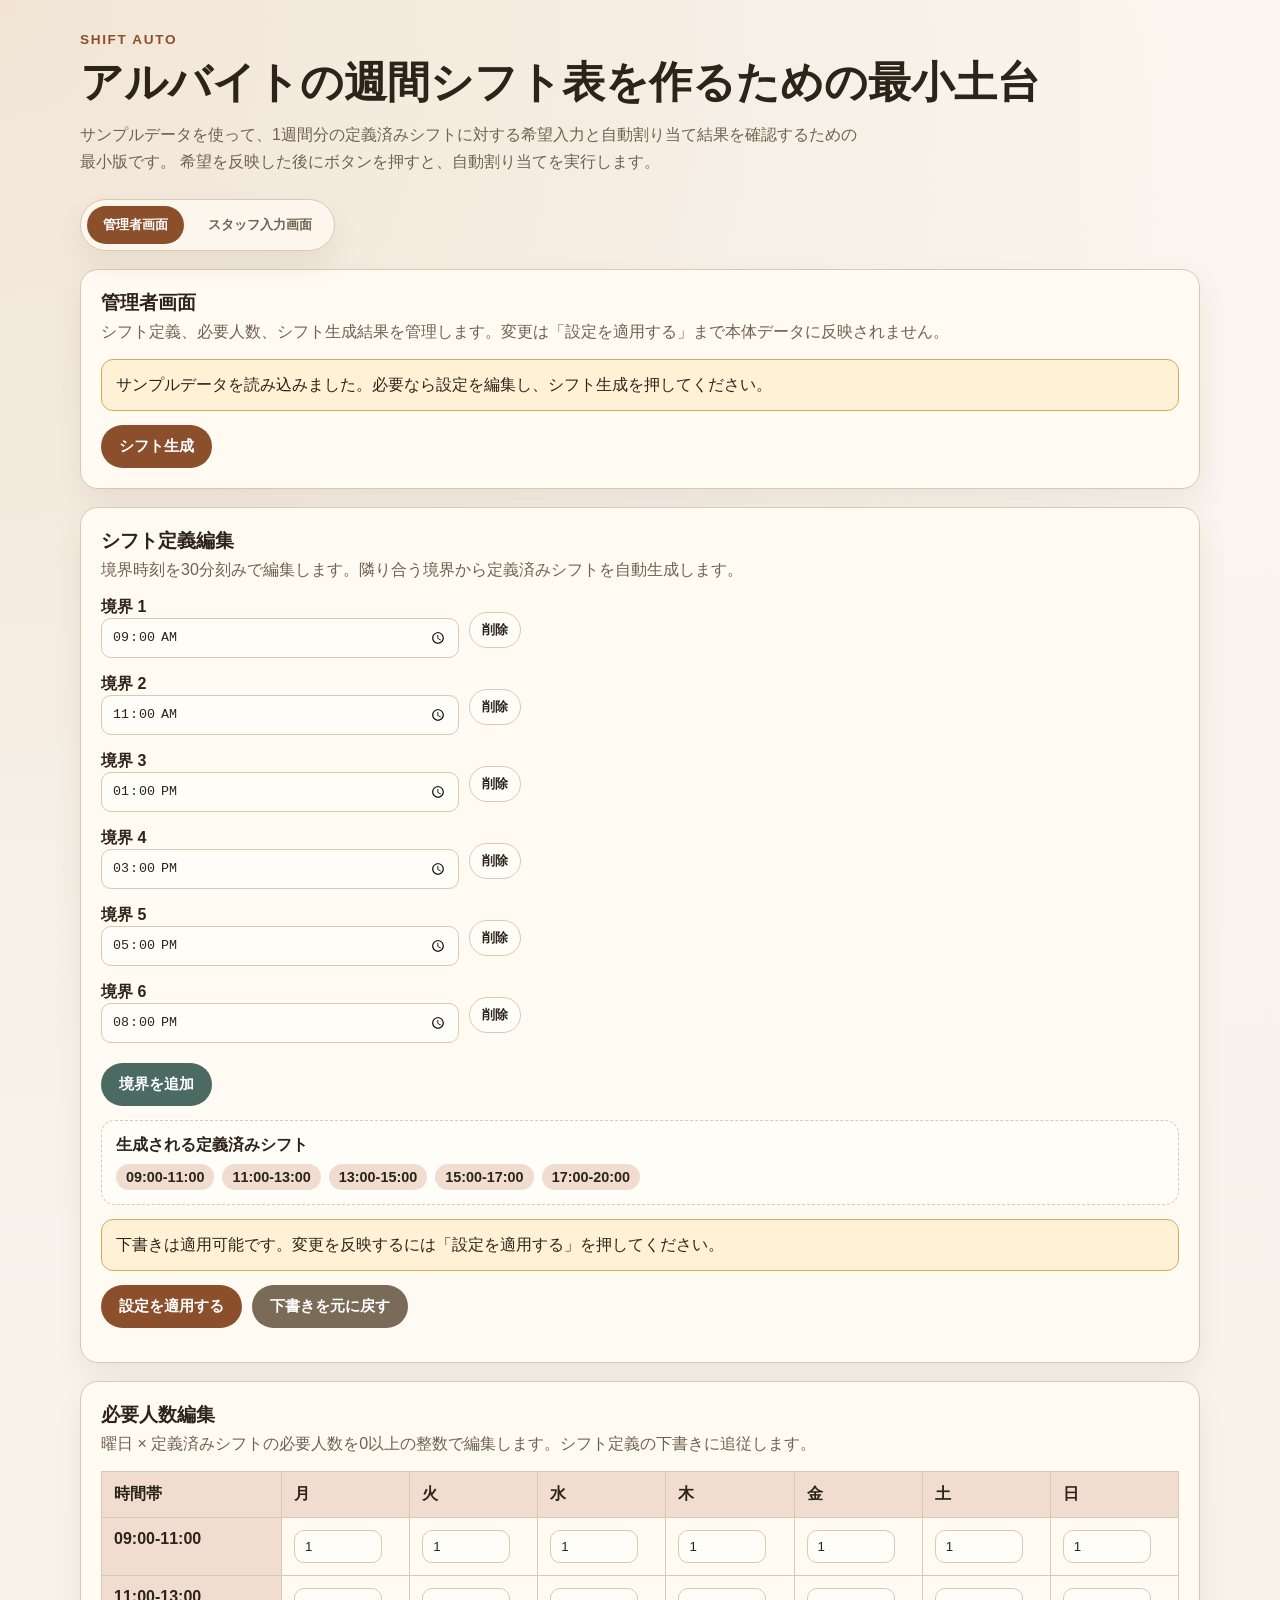
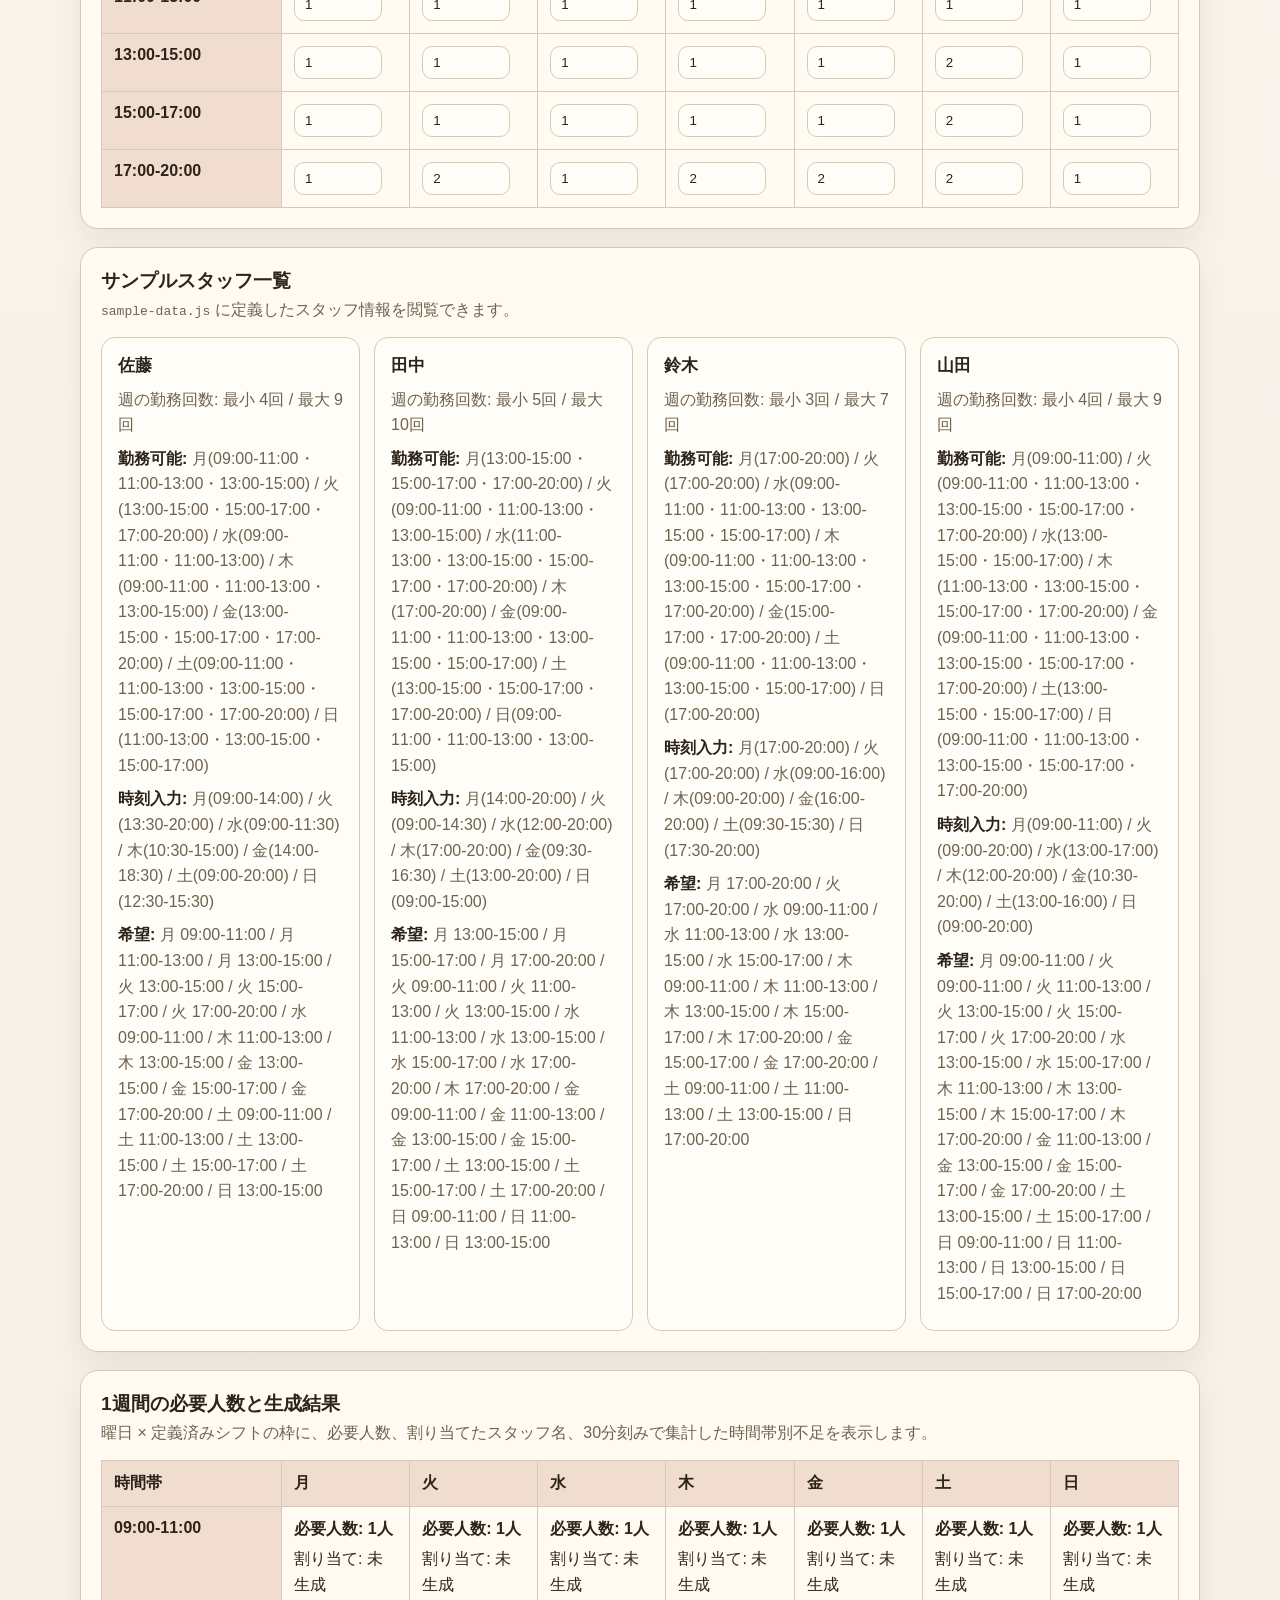
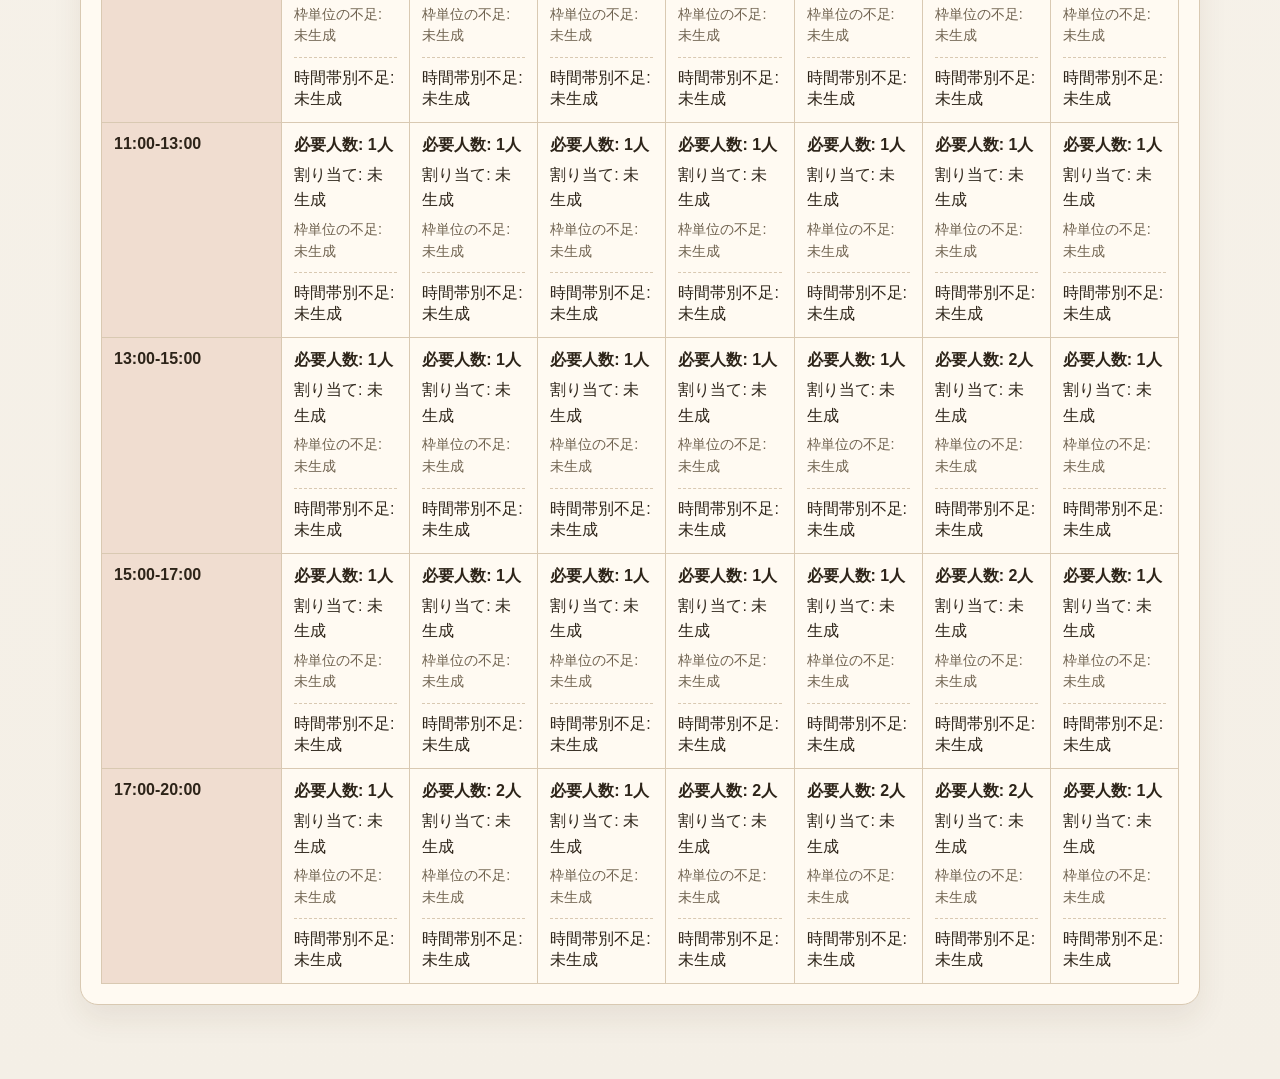
==== index.html @ 1a48505f "Initial shift-auto commit" ====
<!DOCTYPE html>
<html lang="ja">
<head>
  <meta charset="utf-8">
  <meta name="viewport" content="width=device-width, initial-scale=1">
  <title>Shift Auto</title>
  <link rel="stylesheet" href="style.css">
</head>
<body>
  <main class="page">
    <header class="hero">
      <p class="eyebrow">Shift Auto</p>
      <h1>アルバイトの週間シフト表を作るための最小土台</h1>
      <p class="lead">
        サンプルデータを使って、1週間分の定義済みシフトに対する希望入力と自動割り当て結果を確認するための最小版です。
        希望を反映した後にボタンを押すと、自動割り当てを実行します。
      </p>
    </header>

    <nav class="view-switcher" aria-label="画面切替">
      <button id="admin-view-button" class="view-button is-active" type="button" aria-controls="admin-view" aria-pressed="true">
        管理者画面
      </button>
      <button id="staff-view-button" class="view-button" type="button" aria-controls="staff-view" aria-pressed="false">
        スタッフ入力画面
      </button>
    </nav>

    <div id="admin-view" class="view-panel">
      <section class="panel">
        <div class="section-heading">
          <h2>管理者画面</h2>
          <p>シフト定義、必要人数、シフト生成結果を管理します。変更は「設定を適用する」まで本体データに反映されません。</p>
        </div>
        <div id="status-message" class="status status-info">
          サンプルデータを読み込みました。必要なら設定を編集し、シフト生成を押してください。
        </div>
        <button id="generate-button" class="button" type="button">シフト生成</button>
      </section>

      <section class="panel">
        <div class="section-heading">
          <h2>シフト定義編集</h2>
          <p>境界時刻を30分刻みで編集します。隣り合う境界から定義済みシフトを自動生成します。</p>
        </div>
        <div id="shift-boundary-editor" class="boundary-editor" aria-live="polite"></div>
        <div class="editor-actions">
          <button id="add-boundary-button" class="button button-secondary" type="button">境界を追加</button>
        </div>
        <div id="shift-preview" class="shift-preview" aria-live="polite"></div>
        <div id="admin-config-status" class="status status-info">
          下書き設定を編集できます。適用するまで現在のシフト表には反映されません。
        </div>
        <div class="editor-actions">
          <button id="apply-settings-button" class="button" type="button">設定を適用する</button>
          <button id="reset-settings-button" class="button button-light" type="button">下書きを元に戻す</button>
        </div>
      </section>

      <section class="panel">
        <div class="section-heading">
          <h2>必要人数編集</h2>
          <p>曜日 × 定義済みシフトの必要人数を0以上の整数で編集します。シフト定義の下書きに追従します。</p>
        </div>
        <div id="requirements-editor" class="requirements-editor" aria-live="polite"></div>
      </section>

      <section class="panel">
        <div class="section-heading">
          <h2>サンプルスタッフ一覧</h2>
          <p><code>sample-data.js</code> に定義したスタッフ情報を閲覧できます。</p>
        </div>
        <div id="staff-list" class="staff-list" aria-live="polite"></div>
      </section>

      <section class="panel">
        <div class="section-heading">
          <h2>1週間の必要人数と生成結果</h2>
          <p>曜日 × 定義済みシフトの枠に、必要人数、割り当てたスタッフ名、30分刻みで集計した時間帯別不足を表示します。</p>
        </div>
        <div class="table-wrap">
          <table id="requirements-table" class="requirements-table">
            <caption class="sr-only">1週間分の必要人数と生成結果</caption>
          </table>
        </div>
      </section>
    </div>

    <div id="staff-view" class="view-panel" hidden>
      <section class="panel staff-input-panel">
        <div class="section-heading">
          <h2>スタッフ入力画面</h2>
          <p>
            スタッフを選び、曜日ごとの実時刻入力を定義済みシフトへ丸めて反映できます。
            その後で、各セルをクリックして <strong>不可 → 可 → 希望</strong> の順に微調整できます。
          </p>
        </div>
        <div class="editor-controls">
          <label class="field-label" for="staff-select">編集するスタッフ</label>
          <select id="staff-select" class="select"></select>
        </div>
        <p class="editor-note">
          現在は実時刻入力を、有効な定義済みシフトへ丸めて扱います。
          シフト定義が管理者画面で変更された場合、手動のグリッド微調整は時刻入力から再計算されます。
        </p>
        <div id="time-range-editor" class="time-range-editor" aria-live="polite"></div>
        <div class="legend" aria-label="入力状態の凡例">
          <span class="legend-item"><span class="legend-chip state-blocked">不可</span> 勤務不可</span>
          <span class="legend-item"><span class="legend-chip state-available">可</span> 勤務可能</span>
          <span class="legend-item"><span class="legend-chip state-preferred">希望</span> 勤務可能かつ優先希望</span>
        </div>
        <div id="preference-grid" class="preference-grid" aria-live="polite"></div>
        <div class="editor-actions">
          <button id="save-preferences-button" class="button button-secondary" type="button">希望を反映する</button>
        </div>
        <div id="preference-status" class="status status-info">
          選択したスタッフの希望を編集できます。保存すると次回のシフト生成に反映されます。
        </div>
      </section>
    </div>
  </main>

  <script src="sample-data.js"></script>
  <script src="app.js"></script>
</body>
</html>
---- style.css ----
:root {
  --bg: #f4efe6;
  --panel: #fffaf2;
  --panel-border: #d9c9b2;
  --ink: #2d2419;
  --muted: #6f624f;
  --accent: #8c4f2b;
  --accent-soft: #f0ddd0;
  --info-bg: #fff1d6;
  --info-border: #d7a85c;
  --shadow: 0 14px 30px rgba(72, 48, 28, 0.08);
}

* {
  box-sizing: border-box;
}

body {
  margin: 0;
  font-family: "Yu Gothic UI", "Hiragino Sans", sans-serif;
  color: var(--ink);
  background:
    radial-gradient(circle at top left, rgba(204, 153, 102, 0.18), transparent 28%),
    linear-gradient(180deg, #faf6ef 0%, var(--bg) 100%);
}

.page {
  width: min(1120px, calc(100% - 32px));
  margin: 0 auto;
  padding: 32px 0 56px;
}

.hero {
  margin-bottom: 24px;
}

.eyebrow {
  margin: 0 0 8px;
  font-size: 0.85rem;
  font-weight: 700;
  letter-spacing: 0.12em;
  text-transform: uppercase;
  color: var(--accent);
}

.hero h1 {
  margin: 0 0 12px;
  line-height: 1.25;
  font-size: clamp(1.8rem, 3.4vw, 2.7rem);
}

.lead {
  max-width: 780px;
  margin: 0;
  color: var(--muted);
  line-height: 1.7;
}

.panel {
  background: var(--panel);
  border: 1px solid var(--panel-border);
  border-radius: 18px;
  padding: 20px;
  box-shadow: var(--shadow);
  margin-bottom: 18px;
}

.section-heading {
  margin-bottom: 16px;
}

.section-heading h2 {
  margin: 0 0 6px;
  font-size: 1.2rem;
}

.section-heading p {
  margin: 0;
  color: var(--muted);
}

.status {
  border-radius: 12px;
  padding: 12px 14px;
  margin-bottom: 14px;
  line-height: 1.6;
}

.status-info {
  background: var(--info-bg);
  border: 1px solid var(--info-border);
}

.status-success {
  background: #ebf8ef;
  border: 1px solid #7db286;
}

.status-warning {
  background: #fff0eb;
  border: 1px solid #d88a6a;
}

.button {
  appearance: none;
  border: 0;
  border-radius: 999px;
  background: var(--accent);
  color: #fff;
  padding: 11px 18px;
  font-size: 0.95rem;
  font-weight: 700;
  cursor: pointer;
}

.button-secondary {
  background: #4b6a62;
}

.button-light {
  background: #7a6a58;
}

.button:hover {
  filter: brightness(1.05);
}

.view-switcher {
  display: inline-flex;
  flex-wrap: wrap;
  gap: 8px;
  padding: 6px;
  margin: 0 0 18px;
  border: 1px solid var(--panel-border);
  border-radius: 999px;
  background: rgba(255, 250, 242, 0.78);
  box-shadow: var(--shadow);
}

.view-button {
  appearance: none;
  border: 0;
  border-radius: 999px;
  padding: 10px 16px;
  background: transparent;
  color: var(--muted);
  font-weight: 700;
  cursor: pointer;
}

.view-button.is-active {
  background: var(--accent);
  color: #fff;
}

.view-panel[hidden] {
  display: none;
}

.editor-controls {
  display: flex;
  flex-wrap: wrap;
  gap: 12px;
  align-items: end;
  margin-bottom: 14px;
}

.editor-note {
  margin: 0 0 14px;
  color: var(--muted);
  line-height: 1.7;
}

.field-label {
  display: block;
  margin-bottom: 6px;
  font-weight: 700;
}

.select {
  min-width: 220px;
  border: 1px solid var(--panel-border);
  border-radius: 12px;
  padding: 10px 12px;
  background: #fffdf8;
  color: var(--ink);
  font-size: 0.95rem;
}

.legend {
  display: flex;
  flex-wrap: wrap;
  gap: 10px;
  margin-bottom: 14px;
}

.legend-item {
  display: inline-flex;
  align-items: center;
  gap: 8px;
  color: var(--muted);
}

.legend-chip {
  display: inline-flex;
  align-items: center;
  justify-content: center;
  min-width: 48px;
  padding: 4px 10px;
  border-radius: 999px;
  font-size: 0.84rem;
  font-weight: 700;
}

.preference-grid {
  margin-bottom: 14px;
}

.time-range-editor {
  margin-bottom: 14px;
}

.time-input-table {
  width: 100%;
  min-width: 640px;
  border-collapse: collapse;
}

.time-input-table th,
.time-input-table td {
  border: 1px solid var(--panel-border);
  padding: 10px 12px;
  vertical-align: top;
}

.time-input-table th {
  background: var(--accent-soft);
  text-align: left;
}

.time-input {
  width: 100%;
  min-width: 120px;
  border: 1px solid var(--panel-border);
  border-radius: 10px;
  padding: 9px 10px;
  background: #fffdf8;
  color: var(--ink);
}

.number-input.is-invalid,
.time-input.is-invalid {
  border-color: #c45f42;
  background: #fff4ef;
}

.time-range-row.is-error td,
.time-range-row.is-error th {
  background: #fff4ef;
}

.time-range-hint,
.time-range-error {
  display: block;
  margin-top: 6px;
  font-size: 0.85rem;
  line-height: 1.5;
}

.time-range-hint {
  color: var(--muted);
}

.time-range-error {
  color: #8e3f2b;
  font-weight: 700;
}

.preference-button {
  width: 100%;
  border: 0;
  border-radius: 10px;
  padding: 10px 8px;
  font-weight: 700;
  cursor: pointer;
}

.state-blocked {
  background: #e8e1d6;
  color: #5d5344;
}

.state-available {
  background: #e3f1e5;
  color: #35553f;
}

.state-preferred {
  background: #f7d9cf;
  color: #8a3f2c;
}

.editor-actions {
  display: flex;
  flex-wrap: wrap;
  gap: 10px;
  margin-bottom: 14px;
}

.boundary-editor {
  margin-bottom: 14px;
}

.boundary-list {
  display: grid;
  gap: 10px;
  max-width: 420px;
}

.boundary-row {
  display: grid;
  grid-template-columns: minmax(120px, 1fr) auto;
  gap: 10px;
  align-items: center;
}

.small-button {
  appearance: none;
  border: 1px solid var(--panel-border);
  border-radius: 999px;
  padding: 8px 12px;
  background: #fffdf8;
  color: var(--ink);
  font-weight: 700;
  cursor: pointer;
}

.small-button:disabled {
  cursor: not-allowed;
  opacity: 0.55;
}

.shift-preview {
  margin: 0 0 14px;
  padding: 14px;
  border: 1px dashed var(--panel-border);
  border-radius: 14px;
  background: #fffdf8;
}

.shift-preview-title {
  display: block;
  margin-bottom: 8px;
  font-weight: 700;
}

.shift-preview-list {
  display: flex;
  flex-wrap: wrap;
  gap: 8px;
  margin: 0;
  padding: 0;
  list-style: none;
}

.shift-preview-item {
  padding: 5px 10px;
  border-radius: 999px;
  background: var(--accent-soft);
  color: var(--ink);
  font-size: 0.9rem;
  font-weight: 700;
}

.staff-list {
  display: grid;
  grid-template-columns: repeat(auto-fit, minmax(240px, 1fr));
  gap: 14px;
}

.staff-card {
  border: 1px solid var(--panel-border);
  background: #fffdf8;
  border-radius: 14px;
  padding: 16px;
}

.staff-card h3 {
  margin: 0 0 10px;
  font-size: 1.05rem;
}

.staff-meta,
.staff-detail {
  margin: 0 0 8px;
  color: var(--muted);
  line-height: 1.6;
}

.staff-detail strong {
  color: var(--ink);
}

.table-wrap {
  overflow-x: auto;
}

.requirements-table {
  width: 100%;
  min-width: 920px;
  border-collapse: collapse;
}

.requirements-table th,
.requirements-table td {
  border: 1px solid var(--panel-border);
  padding: 12px;
  vertical-align: top;
}

.requirements-table th {
  background: var(--accent-soft);
  text-align: left;
}

.draft-requirements-table {
  min-width: 840px;
}

.number-input {
  width: 88px;
  border: 1px solid var(--panel-border);
  border-radius: 10px;
  padding: 8px 10px;
  background: #fffdf8;
  color: var(--ink);
}

.slot-label {
  width: 180px;
  font-weight: 700;
}

.cell-count {
  display: block;
  font-weight: 700;
  margin-bottom: 6px;
}

.cell-note {
  display: block;
  color: var(--muted);
  font-size: 0.9rem;
  line-height: 1.5;
}

.cell-assigned {
  display: block;
  margin-bottom: 6px;
  line-height: 1.6;
}

.cell-shortage {
  display: inline-block;
  padding: 3px 8px;
  border-radius: 999px;
  background: #edf3ea;
  color: #36523f;
  font-size: 0.84rem;
  font-weight: 700;
}

.cell-shortage.is-shortage {
  background: #fde4dc;
  color: #8e3f2b;
}

.cell-shortage-detail {
  display: block;
  margin-top: 10px;
  padding-top: 10px;
  border-top: 1px dashed var(--panel-border);
}

.cell-shortage-title {
  display: block;
  margin-bottom: 6px;
  font-size: 0.88rem;
  font-weight: 700;
}

.cell-shortage-line {
  display: block;
  color: var(--muted);
  font-size: 0.88rem;
  line-height: 1.5;
}

.sr-only {
  position: absolute;
  width: 1px;
  height: 1px;
  padding: 0;
  margin: -1px;
  overflow: hidden;
  clip: rect(0, 0, 0, 0);
  border: 0;
}

@media (max-width: 640px) {
  .page {
    width: min(100% - 20px, 1120px);
    padding-top: 20px;
  }

  .panel {
    padding: 16px;
  }
}
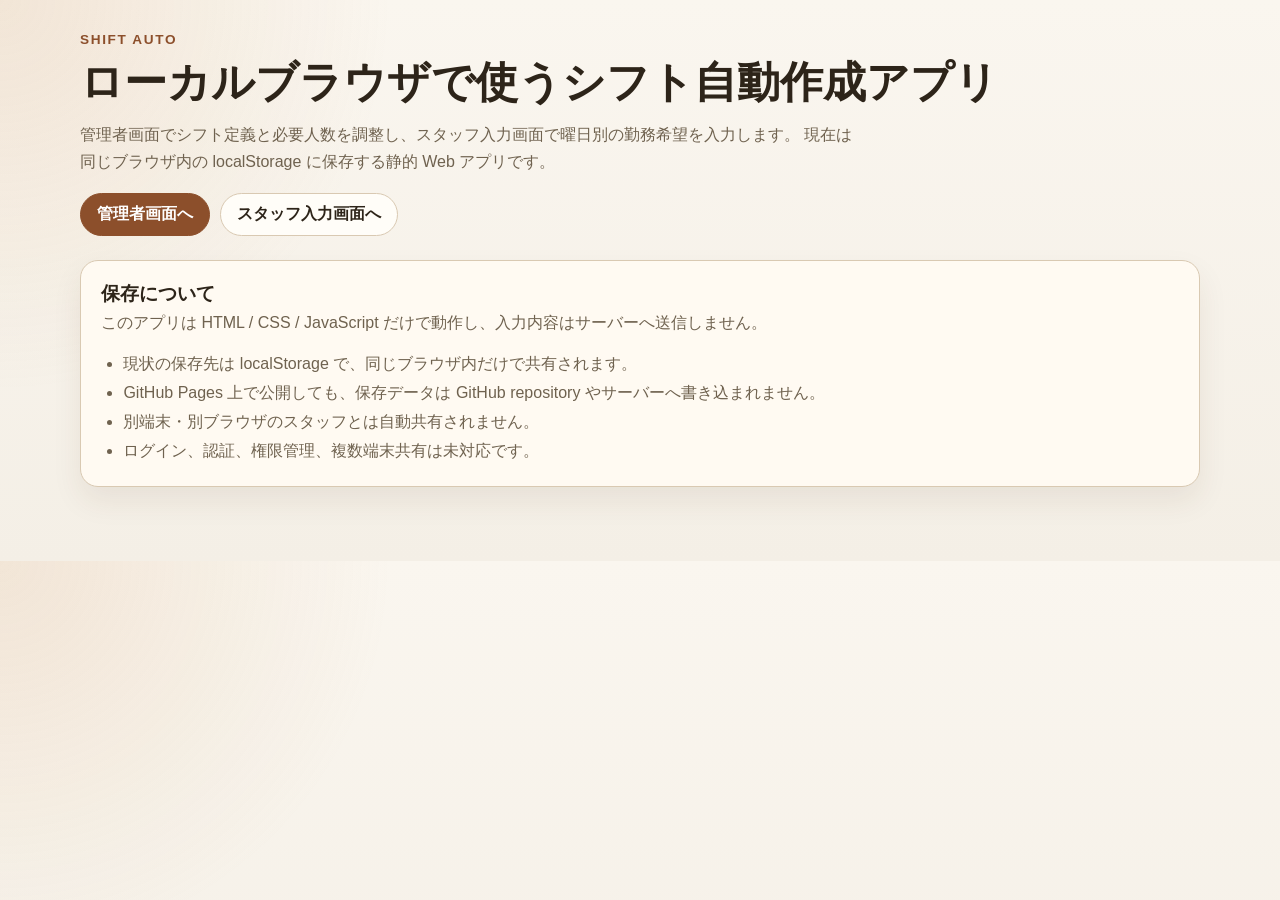
==== commit ff527a86: "Split admin and staff pages with localStorage" ====
--- a/index.html
+++ b/index.html
@@ -10,117 +10,29 @@
   <main class="page">
     <header class="hero">
       <p class="eyebrow">Shift Auto</p>
-      <h1>アルバイトの週間シフト表を作るための最小土台</h1>
+      <h1>ローカルブラウザで使うシフト自動作成アプリ</h1>
       <p class="lead">
-        サンプルデータを使って、1週間分の定義済みシフトに対する希望入力と自動割り当て結果を確認するための最小版です。
-        希望を反映した後にボタンを押すと、自動割り当てを実行します。
+        管理者画面でシフト定義と必要人数を調整し、スタッフ入力画面で曜日別の勤務希望を入力します。
+        現在は同じブラウザ内の localStorage に保存する静的 Web アプリです。
       </p>
+      <nav class="page-nav" aria-label="ページ移動">
+        <a class="nav-link primary" href="admin.html">管理者画面へ</a>
+        <a class="nav-link" href="staff.html">スタッフ入力画面へ</a>
+      </nav>
     </header>
 
-    <nav class="view-switcher" aria-label="画面切替">
-      <button id="admin-view-button" class="view-button is-active" type="button" aria-controls="admin-view" aria-pressed="true">
-        管理者画面
-      </button>
-      <button id="staff-view-button" class="view-button" type="button" aria-controls="staff-view" aria-pressed="false">
-        スタッフ入力画面
-      </button>
-    </nav>
-
-    <div id="admin-view" class="view-panel">
-      <section class="panel">
-        <div class="section-heading">
-          <h2>管理者画面</h2>
-          <p>シフト定義、必要人数、シフト生成結果を管理します。変更は「設定を適用する」まで本体データに反映されません。</p>
-        </div>
-        <div id="status-message" class="status status-info">
-          サンプルデータを読み込みました。必要なら設定を編集し、シフト生成を押してください。
-        </div>
-        <button id="generate-button" class="button" type="button">シフト生成</button>
-      </section>
-
-      <section class="panel">
-        <div class="section-heading">
-          <h2>シフト定義編集</h2>
-          <p>境界時刻を30分刻みで編集します。隣り合う境界から定義済みシフトを自動生成します。</p>
-        </div>
-        <div id="shift-boundary-editor" class="boundary-editor" aria-live="polite"></div>
-        <div class="editor-actions">
-          <button id="add-boundary-button" class="button button-secondary" type="button">境界を追加</button>
-        </div>
-        <div id="shift-preview" class="shift-preview" aria-live="polite"></div>
-        <div id="admin-config-status" class="status status-info">
-          下書き設定を編集できます。適用するまで現在のシフト表には反映されません。
-        </div>
-        <div class="editor-actions">
-          <button id="apply-settings-button" class="button" type="button">設定を適用する</button>
-          <button id="reset-settings-button" class="button button-light" type="button">下書きを元に戻す</button>
-        </div>
-      </section>
-
-      <section class="panel">
-        <div class="section-heading">
-          <h2>必要人数編集</h2>
-          <p>曜日 × 定義済みシフトの必要人数を0以上の整数で編集します。シフト定義の下書きに追従します。</p>
-        </div>
-        <div id="requirements-editor" class="requirements-editor" aria-live="polite"></div>
-      </section>
-
-      <section class="panel">
-        <div class="section-heading">
-          <h2>サンプルスタッフ一覧</h2>
-          <p><code>sample-data.js</code> に定義したスタッフ情報を閲覧できます。</p>
-        </div>
-        <div id="staff-list" class="staff-list" aria-live="polite"></div>
-      </section>
-
-      <section class="panel">
-        <div class="section-heading">
-          <h2>1週間の必要人数と生成結果</h2>
-          <p>曜日 × 定義済みシフトの枠に、必要人数、割り当てたスタッフ名、30分刻みで集計した時間帯別不足を表示します。</p>
-        </div>
-        <div class="table-wrap">
-          <table id="requirements-table" class="requirements-table">
-            <caption class="sr-only">1週間分の必要人数と生成結果</caption>
-          </table>
-        </div>
-      </section>
-    </div>
-
-    <div id="staff-view" class="view-panel" hidden>
-      <section class="panel staff-input-panel">
-        <div class="section-heading">
-          <h2>スタッフ入力画面</h2>
-          <p>
-            スタッフを選び、曜日ごとの実時刻入力を定義済みシフトへ丸めて反映できます。
-            その後で、各セルをクリックして <strong>不可 → 可 → 希望</strong> の順に微調整できます。
-          </p>
-        </div>
-        <div class="editor-controls">
-          <label class="field-label" for="staff-select">編集するスタッフ</label>
-          <select id="staff-select" class="select"></select>
-        </div>
-        <p class="editor-note">
-          現在は実時刻入力を、有効な定義済みシフトへ丸めて扱います。
-          シフト定義が管理者画面で変更された場合、手動のグリッド微調整は時刻入力から再計算されます。
-        </p>
-        <div id="time-range-editor" class="time-range-editor" aria-live="polite"></div>
-        <div class="legend" aria-label="入力状態の凡例">
-          <span class="legend-item"><span class="legend-chip state-blocked">不可</span> 勤務不可</span>
-          <span class="legend-item"><span class="legend-chip state-available">可</span> 勤務可能</span>
-          <span class="legend-item"><span class="legend-chip state-preferred">希望</span> 勤務可能かつ優先希望</span>
-        </div>
-        <div id="preference-grid" class="preference-grid" aria-live="polite"></div>
-        <div class="editor-actions">
-          <button id="save-preferences-button" class="button button-secondary" type="button">希望を反映する</button>
-        </div>
-        <div id="preference-status" class="status status-info">
-          選択したスタッフの希望を編集できます。保存すると次回のシフト生成に反映されます。
-        </div>
-      </section>
-    </div>
+    <section class="panel">
+      <div class="section-heading">
+        <h2>保存について</h2>
+        <p>このアプリは HTML / CSS / JavaScript だけで動作し、入力内容はサーバーへ送信しません。</p>
+      </div>
+      <ul class="notice-list">
+        <li>現状の保存先は localStorage で、同じブラウザ内だけで共有されます。</li>
+        <li>GitHub Pages 上で公開しても、保存データは GitHub repository やサーバーへ書き込まれません。</li>
+        <li>別端末・別ブラウザのスタッフとは自動共有されません。</li>
+        <li>ログイン、認証、権限管理、複数端末共有は未対応です。</li>
+      </ul>
+    </section>
   </main>
-
-  <script src="sample-data.js"></script>
-  <script src="app.js"></script>
 </body>
 </html>
--- a/style.css
+++ b/style.css
@@ -121,40 +121,55 @@
   background: #7a6a58;
 }
 
+.button-danger {
+  background: #a33d2f;
+}
+
 .button:hover {
   filter: brightness(1.05);
 }
 
-.view-switcher {
+.button:disabled {
+  cursor: not-allowed;
+  filter: grayscale(0.3);
+  opacity: 0.58;
+}
+
+.page-nav {
+  display: flex;
+  flex-wrap: wrap;
+  gap: 10px;
+  margin-top: 18px;
+}
+
+.nav-link {
   display: inline-flex;
-  flex-wrap: wrap;
-  gap: 8px;
-  padding: 6px;
-  margin: 0 0 18px;
-  border: 1px solid var(--panel-border);
-  border-radius: 999px;
-  background: rgba(255, 250, 242, 0.78);
-  box-shadow: var(--shadow);
-}
-
-.view-button {
-  appearance: none;
-  border: 0;
+  align-items: center;
+  justify-content: center;
+  border: 1px solid var(--panel-border);
   border-radius: 999px;
   padding: 10px 16px;
-  background: transparent;
-  color: var(--muted);
-  font-weight: 700;
-  cursor: pointer;
-}
-
-.view-button.is-active {
+  background: #fffdf8;
+  color: var(--ink);
+  font-weight: 700;
+  text-decoration: none;
+}
+
+.nav-link.primary {
   background: var(--accent);
   color: #fff;
-}
-
-.view-panel[hidden] {
-  display: none;
+  border-color: var(--accent);
+}
+
+.notice-list {
+  margin: 0;
+  padding-left: 1.4rem;
+  color: var(--muted);
+  line-height: 1.8;
+}
+
+.danger-zone {
+  border-color: #d88a6a;
 }
 
 .editor-controls {
